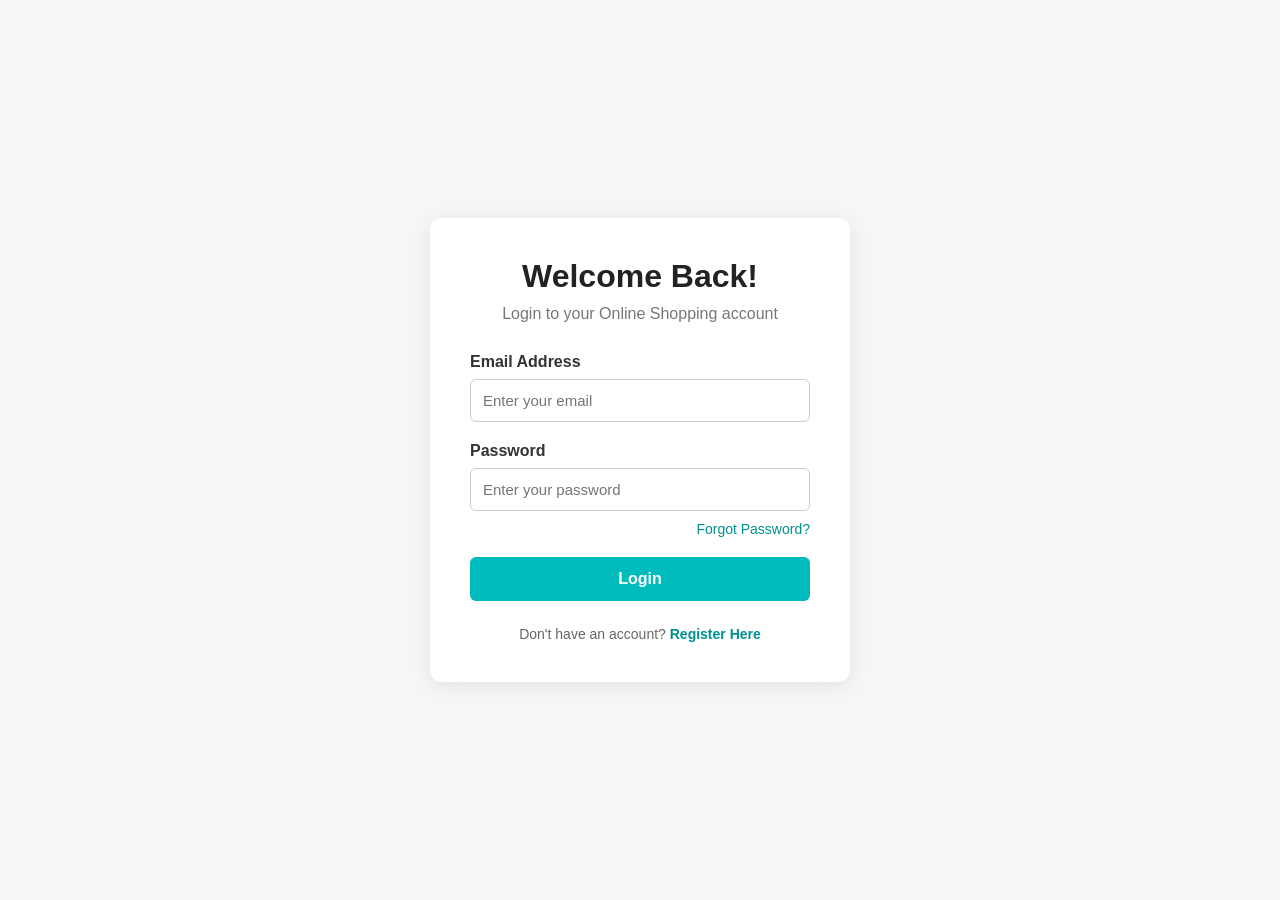
==== pages/login.html @ 5cf23bb7 "feat: implement customer and admin login page" ====
<!DOCTYPE html>
<html lang="en">
<head>
    <meta charset="UTF-8">
    <meta name="viewport" content="width=device-width, initial-scale=1.0">
    <title>Login | Online Shopping</title>

    <style>
        * {
            margin: 0;
            padding: 0;
            box-sizing: border-box;
        }

        body {
            font-family: Arial, sans-serif;
            min-height: 100vh;
            display: flex;
            justify-content: center;
            align-items: center;
            background: #f4f6f8;
            padding: 20px;
        }

        .login-container {
            width: 100%;
            max-width: 420px;
            background: white;
            padding: 40px;
            border-radius: 12px;
            box-shadow: 0 4px 20px rgba(0, 0, 0, 0.08);
        }

        h1 {
            text-align: center;
            margin-bottom: 10px;
            color: #222;
        }

        .subtitle {
            text-align: center;
            color: #777;
            margin-bottom: 30px;
        }

        .form-group {
            margin-bottom: 20px;
        }

        label {
            display: block;
            margin-bottom: 8px;
            font-weight: 600;
            color: #333;
        }

        input {
            width: 100%;
            padding: 12px;
            border: 1px solid #ccc;
            border-radius: 6px;
            font-size: 15px;
        }

            input:focus {
                outline: none;
                border-color: #00bcbc;
                box-shadow: 0 0 0 2px rgba(0, 188, 188, 0.12);
            }

        .forgot-password {
            display: block;
            text-align: right;
            margin-top: 10px;
            color: #008f8f;
            text-decoration: none;
            font-size: 14px;
        }

        button {
            width: 100%;
            padding: 13px;
            background: #00bcbc;
            color: white;
            border: none;
            border-radius: 6px;
            font-size: 16px;
            font-weight: bold;
            cursor: pointer;
        }

            button:hover {
                background: #009e9e;
            }

            button:disabled {
                background: #999;
                cursor: not-allowed;
            }

        .error-message {
            display: none;
            padding: 12px;
            margin-bottom: 20px;
            background: #ffeaea;
            color: #c62828;
            border-radius: 6px;
            font-size: 14px;
            line-height: 1.5;
        }

        .register-link {
            text-align: center;
            margin-top: 25px;
            color: #666;
            font-size: 14px;
        }

            .register-link a {
                color: #008f8f;
                text-decoration: none;
                font-weight: bold;
            }
    </style>
</head>

<body>

    <main class="login-container">

        <h1>Welcome Back!</h1>
        <p class="subtitle">Login to your Online Shopping account</p>

        <div id="errorMessage"
             class="error-message"
             role="alert"
             aria-live="polite">
        </div>

        <form id="loginForm">

            <div class="form-group">
                <label for="email">Email Address</label>
                <input type="email"
                       id="email"
                       name="email"
                       placeholder="Enter your email"
                       autocomplete="username"
                       required>
            </div>

            <div class="form-group">
                <label for="password">Password</label>
                <input type="password"
                       id="password"
                       name="password"
                       placeholder="Enter your password"
                       autocomplete="current-password"
                       required>

                <a href="forgot-password.html" class="forgot-password">
                    Forgot Password?
                </a>
            </div>

            <button type="submit" id="loginButton">
                Login
            </button>

        </form>

        <p class="register-link">
            Don't have an account?
            <a href="register.html">Register Here</a>
        </p>

    </main>



    <script type="module">
            import {
                loginCustomer,
                loginAdmin
            } from "../assets/js/services/auth-service.js";

            const ADMIN_EMAIL = "sowndhariyasugan@gmail.com";

            const loginForm = document.getElementById("loginForm");
            const emailInput = document.getElementById("email");
            const passwordInput = document.getElementById("password");
            const loginButton = document.getElementById("loginButton");

            // Validate HTML elements
            if (
                !(loginForm instanceof HTMLFormElement) ||
                !(emailInput instanceof HTMLInputElement) ||
                !(passwordInput instanceof HTMLInputElement) ||
                !(loginButton instanceof HTMLButtonElement)
            ) {
                throw new Error("Login page elements are missing or invalid.");
            }

            // Display an error message
            function displayError(message = "") {
                const errorElement = document.getElementById("errorMessage");

                if (!(errorElement instanceof HTMLDivElement)) {
                    console.error("Error message element not found.");
                    return;
                }

                errorElement.textContent = message;
                errorElement.style.display = "block";
            }

            // Clear the error message
            function clearError() {
                const errorElement = document.getElementById("errorMessage");

                if (!(errorElement instanceof HTMLDivElement)) {
                    return;
                }

                errorElement.textContent = "";
                errorElement.style.display = "none";
            }

            // Convert Firebase errors into readable messages
            function getLoginError(errorCode = "") {
                switch (errorCode) {
                    case "INVALID_LOGIN_CREDENTIALS":
                        return "Invalid email or password. Please try again.";

                    case "EMAIL_NOT_FOUND":
                        return "No account found with this email address.";

                    case "INVALID_PASSWORD":
                        return "Incorrect password. Please try again.";

                    case "USER_DISABLED":
                        return "Your account has been disabled. Contact the administrator.";

                    case "TOO_MANY_ATTEMPTS_TRY_LATER":
                        return "Too many unsuccessful attempts. Please try again later.";

                    case "NETWORK_ERROR":
                        return "Network error. Please check your internet connection.";

                    default:
                        return errorCode || "Login failed. Please try again.";
                }
            }

            // Extract a readable error code from any thrown value
            function extractErrorCode(error = new Error()) {
                if (error instanceof TypeError) {
                    return "NETWORK_ERROR";
                }

                if (error instanceof Error) {
                    return error.message;
                }

                return "UNKNOWN_ERROR";
            }

            // Handle login submission
            loginForm.addEventListener("submit", async (event) => {

                event.preventDefault();
                clearError();

                const email = emailInput.value.trim().toLowerCase();
                const password = passwordInput.value;

                loginButton.disabled = true;
                loginButton.textContent = "Logging in...";

                try {

                    if (email === ADMIN_EMAIL) {

                        // Authenticate administrator
                        await loginAdmin(email, password);

                        window.location.href = "admin/dashboard.html";

                    } else {

                        // Authenticate customer
                        await loginCustomer(email, password);

                        window.location.href = "customer/products.html";
                    }

                } catch {

                    // Read the most recent error without an untyped catch parameter
                    const errorCode = extractErrorCode();

                    console.error("Login failed:", errorCode);
                    displayError(getLoginError(errorCode));

                } finally {

                    loginButton.disabled = false;
                    loginButton.textContent = "Login";
                }
            });
    </script>



</body>
</html>
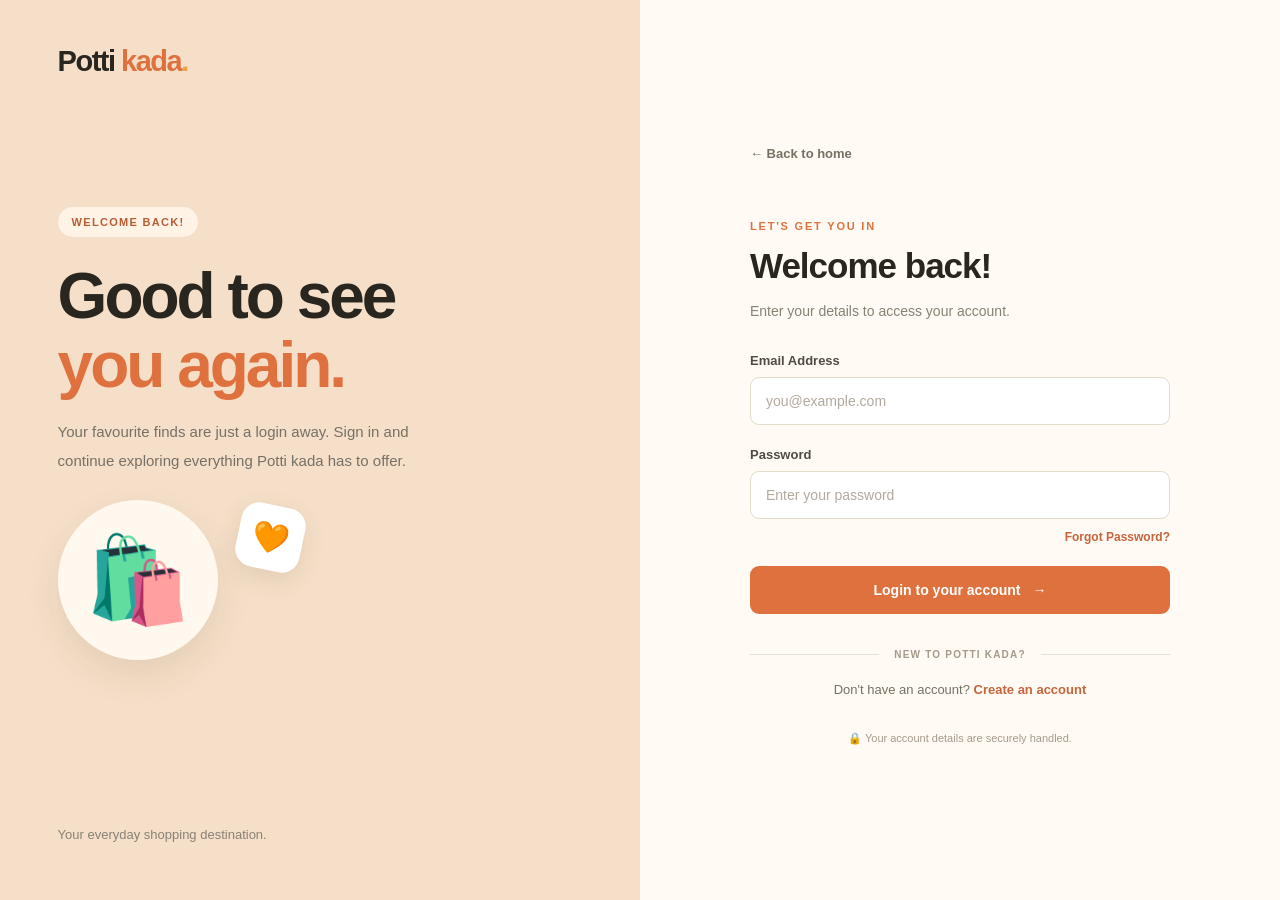
==== commit 0bc2f7b4: "feat: finalize Potti kada shopping application UI" ====
--- a/pages/login.html
+++ b/pages/login.html
@@ -4,178 +4,127 @@
 <head>
     <meta charset="UTF-8">
     <meta name="viewport" content="width=device-width, initial-scale=1.0">
-    <title>Login | Online Shopping</title>
-
-    <style>
-        * {
-            margin: 0;
-            padding: 0;
-            box-sizing: border-box;
-        }
-
-        body {
-            font-family: Arial, sans-serif;
-            min-height: 100vh;
-            display: flex;
-            justify-content: center;
-            align-items: center;
-            background: #f4f6f8;
-            padding: 20px;
-        }
-
-        .login-container {
-            width: 100%;
-            max-width: 420px;
-            background: white;
-            padding: 40px;
-            border-radius: 12px;
-            box-shadow: 0 4px 20px rgba(0, 0, 0, 0.08);
-        }
-
-        h1 {
-            text-align: center;
-            margin-bottom: 10px;
-            color: #222;
-        }
-
-        .subtitle {
-            text-align: center;
-            color: #777;
-            margin-bottom: 30px;
-        }
-
-        .form-group {
-            margin-bottom: 20px;
-        }
-
-        label {
-            display: block;
-            margin-bottom: 8px;
-            font-weight: 600;
-            color: #333;
-        }
-
-        input {
-            width: 100%;
-            padding: 12px;
-            border: 1px solid #ccc;
-            border-radius: 6px;
-            font-size: 15px;
-        }
-
-            input:focus {
-                outline: none;
-                border-color: #00bcbc;
-                box-shadow: 0 0 0 2px rgba(0, 188, 188, 0.12);
-            }
-
-        .forgot-password {
-            display: block;
-            text-align: right;
-            margin-top: 10px;
-            color: #008f8f;
-            text-decoration: none;
-            font-size: 14px;
-        }
-
-        button {
-            width: 100%;
-            padding: 13px;
-            background: #00bcbc;
-            color: white;
-            border: none;
-            border-radius: 6px;
-            font-size: 16px;
-            font-weight: bold;
-            cursor: pointer;
-        }
-
-            button:hover {
-                background: #009e9e;
-            }
-
-            button:disabled {
-                background: #999;
-                cursor: not-allowed;
-            }
-
-        .error-message {
-            display: none;
-            padding: 12px;
-            margin-bottom: 20px;
-            background: #ffeaea;
-            color: #c62828;
-            border-radius: 6px;
-            font-size: 14px;
-            line-height: 1.5;
-        }
-
-        .register-link {
-            text-align: center;
-            margin-top: 25px;
-            color: #666;
-            font-size: 14px;
-        }
-
-            .register-link a {
-                color: #008f8f;
-                text-decoration: none;
-                font-weight: bold;
-            }
-    </style>
+    <title>Login | Potti kada</title>
+
+    <link rel="stylesheet" href="../assets/css/styles.css">
+    <link rel="stylesheet" href="../assets/css/auth.css">
 </head>
 
-<body>
-
-    <main class="login-container">
-
-        <h1>Welcome Back!</h1>
-        <p class="subtitle">Login to your Online Shopping account</p>
-
-        <div id="errorMessage"
-             class="error-message"
-             role="alert"
-             aria-live="polite">
-        </div>
-
-        <form id="loginForm">
-
-            <div class="form-group">
-                <label for="email">Email Address</label>
-                <input type="email"
-                       id="email"
-                       name="email"
-                       placeholder="Enter your email"
-                       autocomplete="username"
-                       required>
+<body class="auth-page">
+
+    <main class="auth-wrapper">
+
+        <!-- LEFT BRANDING SECTION -->
+        <section class="auth-branding">
+
+            <a href="../index.html" class="store-logo">
+                Potti <span>kada</span><span class="logo-dot">.</span>
+            </a>
+
+            <div class="auth-brand-content">
+                <span class="auth-tag">WELCOME BACK!</span>
+
+                <h1>
+                    Good to see<br>
+                    <span>you again.</span>
+                </h1>
+
+                <p>
+                    Your favourite finds are just a login away.
+                    Sign in and continue exploring everything
+                    Potti kada has to offer.
+                </p>
+
+                <div class="auth-decoration">
+                    <div class="auth-decoration-circle">
+                        🛍️
+                    </div>
+                    <div class="auth-floating-item">🧡</div>
+                </div>
             </div>
 
-            <div class="form-group">
-                <label for="password">Password</label>
-                <input type="password"
-                       id="password"
-                       name="password"
-                       placeholder="Enter your password"
-                       autocomplete="current-password"
-                       required>
-
-                <a href="forgot-password.html" class="forgot-password">
-                    Forgot Password?
+            <p class="auth-brand-footer">
+                Your everyday shopping destination.
+            </p>
+
+        </section>
+
+
+        <!-- LOGIN FORM SECTION -->
+        <section class="auth-form-section">
+
+            <div class="auth-form-container">
+
+                <a href="../index.html" class="auth-back-link">
+                    ← Back to home
                 </a>
+
+                <div class="auth-heading">
+                    <span>LET'S GET YOU IN</span>
+                    <h2>Welcome back!</h2>
+                    <p>Enter your details to access your account.</p>
+                </div>
+
+                <div id="errorMessage"
+                     class="error-message"
+                     role="alert"
+                     aria-live="polite">
+                </div>
+
+                <form id="loginForm">
+
+                    <div class="form-group">
+                        <label for="email">Email Address</label>
+
+                        <input type="email"
+                               id="email"
+                               name="email"
+                               placeholder="you@example.com"
+                               autocomplete="username"
+                               required>
+                    </div>
+
+                    <div class="form-group">
+                        <label for="password">Password</label>
+
+                        <input type="password"
+                               id="password"
+                               name="password"
+                               placeholder="Enter your password"
+                               autocomplete="current-password"
+                               required>
+
+                        <a href="./forgot-password.html"
+                           class="forgot-password">
+                            Forgot Password?
+                        </a>
+                    </div>
+
+                    <button type="submit" id="loginButton">
+                        Login to your account <span>→</span>
+                    </button>
+
+                </form>
+
+                <div class="auth-divider">
+                    <span>NEW TO POTTI KADA?</span>
+                </div>
+
+                <p class="register-link">
+                    Don't have an account?
+                    <a href="./register.html">Create an account</a>
+                </p>
+
+                <p class="auth-security-note">
+                    🔒 Your account details are securely handled.
+                </p>
+
             </div>
 
-            <button type="submit" id="loginButton">
-                Login
-            </button>
-
-        </form>
-
-        <p class="register-link">
-            Don't have an account?
-            <a href="register.html">Register Here</a>
-        </p>
+        </section>
 
     </main>
+
 
 
 
@@ -187,44 +136,63 @@
 
             const ADMIN_EMAIL = "sowndhariyasugan@gmail.com";
 
+            // Get HTML elements
             const loginForm = document.getElementById("loginForm");
             const emailInput = document.getElementById("email");
             const passwordInput = document.getElementById("password");
             const loginButton = document.getElementById("loginButton");
 
-            // Validate HTML elements
-            if (
-                !(loginForm instanceof HTMLFormElement) ||
-                !(emailInput instanceof HTMLInputElement) ||
-                !(passwordInput instanceof HTMLInputElement) ||
-                !(loginButton instanceof HTMLButtonElement)
-            ) {
-                throw new Error("Login page elements are missing or invalid.");
-            }
-
-            // Display an error message
+            // Validate element types and existence
+            if (!(loginForm instanceof HTMLFormElement)) {
+                throw new Error("Login form not found.");
+            }
+
+            if (!(emailInput instanceof HTMLInputElement)) {
+                throw new Error("Email input not found.");
+            }
+
+            if (!(passwordInput instanceof HTMLInputElement)) {
+                throw new Error("Password input not found.");
+            }
+
+            if (!(loginButton instanceof HTMLButtonElement)) {
+                throw new Error("Login button not found.");
+            }
+
+            // Get error element safely whenever required
+            function getErrorElement() {
+                const element = document.getElementById("errorMessage");
+
+                if (!(element instanceof HTMLDivElement)) {
+                    console.error("Error message element not found.");
+                    return null;
+                }
+
+                return element;
+            }
+
+            // Display error message
             function displayError(message = "") {
-                const errorElement = document.getElementById("errorMessage");
-
-                if (!(errorElement instanceof HTMLDivElement)) {
-                    console.error("Error message element not found.");
+                const element = getErrorElement();
+
+                if (!element) {
                     return;
                 }
 
-                errorElement.textContent = message;
-                errorElement.style.display = "block";
-            }
-
-            // Clear the error message
+                element.textContent = message;
+                element.style.display = "block";
+            }
+
+            // Clear error message
             function clearError() {
-                const errorElement = document.getElementById("errorMessage");
-
-                if (!(errorElement instanceof HTMLDivElement)) {
+                const element = getErrorElement();
+
+                if (!element) {
                     return;
                 }
 
-                errorElement.textContent = "";
-                errorElement.style.display = "none";
+                element.textContent = "";
+                element.style.display = "none";
             }
 
             // Convert Firebase errors into readable messages
@@ -253,18 +221,6 @@
                 }
             }
 
-            // Extract a readable error code from any thrown value
-            function extractErrorCode(error = new Error()) {
-                if (error instanceof TypeError) {
-                    return "NETWORK_ERROR";
-                }
-
-                if (error instanceof Error) {
-                    return error.message;
-                }
-
-                return "UNKNOWN_ERROR";
-            }
 
             // Handle login submission
             loginForm.addEventListener("submit", async (event) => {
@@ -285,28 +241,29 @@
                         // Authenticate administrator
                         await loginAdmin(email, password);
 
-                        window.location.href = "admin/dashboard.html";
+                        window.location.href = "./admin/dashboard.html";
 
                     } else {
 
                         // Authenticate customer
                         await loginCustomer(email, password);
 
-                        window.location.href = "customer/products.html";
+                        window.location.href = "./customer/products.html";
                     }
 
                 } catch {
 
-                    // Read the most recent error without an untyped catch parameter
-                    const errorCode = extractErrorCode();
-
-                    console.error("Login failed:", errorCode);
-                    displayError(getLoginError(errorCode));
+                    console.error("Login failed.");
+
+                    displayError(
+                        "Login failed. Please check your email and password and try again."
+                    );
 
                 } finally {
 
                     loginButton.disabled = false;
-                    loginButton.textContent = "Login";
+                    loginButton.innerHTML =
+                        'Login to your account <span>→</span>';
                 }
             });
     </script>
--- a/assets/css/styles.css
+++ b/assets/css/styles.css
@@ -0,0 +1,281 @@
+
+/* ================================
+   CUSTOMER SHOPPING
+================================ */
+
+.customer-header {
+    background: #222;
+    color: white;
+    padding: 18px 5%;
+    display: flex;
+    justify-content: space-between;
+    align-items: center;
+    gap: 20px;
+}
+
+    .customer-header h2,
+    .customer-header p {
+        margin: 0;
+    }
+
+    .customer-header p {
+        margin-top: 5px;
+        color: #ccc;
+    }
+
+.customer-header-actions {
+    display: flex;
+    gap: 12px;
+    align-items: center;
+}
+
+.customer-page {
+    width: 90%;
+    max-width: 1250px;
+    margin: 30px auto;
+}
+
+.customer-welcome {
+    margin-bottom: 25px;
+}
+
+    .customer-welcome h1 {
+        margin-bottom: 8px;
+    }
+
+.customer-filters {
+    display: flex;
+    flex-wrap: wrap;
+    gap: 12px;
+    margin-bottom: 20px;
+}
+
+    .customer-filters input,
+    .customer-filters select {
+        flex: 1;
+        min-width: 200px;
+        padding: 12px;
+        border: 1px solid #ccc;
+        border-radius: 6px;
+    }
+
+.secondary-button,
+.customer-cart-button,
+.customer-add-button,
+.customer-remove-button {
+    padding: 10px 16px;
+    border: none;
+    border-radius: 6px;
+    cursor: pointer;
+    font-weight: 600;
+}
+
+.secondary-button {
+    background: #eee;
+    color: #222;
+}
+
+.customer-cart-button {
+    background: #00c5c5;
+    color: #111;
+}
+
+.customer-message {
+    margin: 15px 0;
+    color: #16834a;
+}
+
+    .customer-message.error {
+        color: #c62828;
+    }
+
+.customer-product-grid {
+    display: grid;
+    grid-template-columns: repeat(auto-fill, minmax(250px, 1fr));
+    gap: 22px;
+}
+
+.customer-product-card {
+    border: 1px solid #ddd;
+    border-radius: 10px;
+    overflow: hidden;
+    background: white;
+    box-shadow: 0 2px 8px rgba(0, 0, 0, 0.06);
+}
+
+.customer-product-image {
+    width: 100%;
+    height: 190px;
+    object-fit: contain;
+    background: #f7f7f7;
+    padding: 12px;
+}
+
+.customer-product-content {
+    padding: 16px;
+}
+
+.customer-product-category {
+    color: #008b8b;
+    font-size: 12px;
+    font-weight: 700;
+    text-transform: uppercase;
+}
+
+.customer-product-content h3 {
+    margin: 8px 0;
+}
+
+.customer-product-description {
+    color: #666;
+    min-height: 42px;
+    font-size: 14px;
+}
+
+.customer-product-details {
+    margin: 12px 0;
+    font-size: 13px;
+}
+
+    .customer-product-details summary {
+        cursor: pointer;
+        color: #008b8b;
+        font-weight: 600;
+    }
+
+.customer-product-bottom {
+    display: flex;
+    justify-content: space-between;
+    align-items: center;
+    gap: 8px;
+    margin: 15px 0;
+}
+
+    .customer-product-bottom strong {
+        font-size: 18px;
+    }
+
+.in-stock {
+    color: #16834a;
+    font-size: 12px;
+}
+
+.out-stock {
+    color: #c62828;
+    font-size: 12px;
+}
+
+.customer-add-controls {
+    display: flex;
+    gap: 8px;
+}
+
+.product-quantity {
+    width: 65px;
+    padding: 9px;
+    border: 1px solid #ccc;
+    border-radius: 5px;
+}
+
+.customer-add-button {
+    flex: 1;
+    background: #00c5c5;
+    color: #111;
+}
+
+    .customer-add-button:disabled,
+    button:disabled {
+        opacity: 0.5;
+        cursor: not-allowed;
+    }
+
+.customer-pagination {
+    display: flex;
+    justify-content: center;
+    align-items: center;
+    gap: 20px;
+    margin: 30px 0;
+}
+
+.customer-empty {
+    padding: 25px;
+    text-align: center;
+    color: #777;
+}
+
+.customer-cart-section {
+    display: none;
+    margin: 35px 0;
+    padding: 22px;
+    border: 1px solid #ddd;
+    border-radius: 10px;
+    background: white;
+}
+
+    .customer-cart-section.cart-visible {
+        display: block;
+    }
+
+.customer-cart-heading {
+    display: flex;
+    justify-content: space-between;
+    align-items: center;
+    gap: 15px;
+}
+
+.customer-cart-table-wrapper {
+    overflow-x: auto;
+}
+
+.customer-cart-table {
+    width: 100%;
+    border-collapse: collapse;
+    margin-top: 15px;
+}
+
+    .customer-cart-table th,
+    .customer-cart-table td {
+        padding: 12px;
+        border-bottom: 1px solid #ddd;
+        text-align: left;
+    }
+
+.cart-quantity-input {
+    width: 65px;
+    padding: 7px;
+}
+
+.customer-remove-button {
+    background: #ffe5e5;
+    color: #b00020;
+}
+
+.customer-cart-total {
+    text-align: right;
+    margin-top: 20px;
+}
+
+@media (max-width: 650px) {
+    .customer-header {
+        align-items: flex-start;
+        flex-direction: column;
+    }
+
+    .customer-header-actions {
+        width: 100%;
+    }
+
+    .customer-page {
+        width: 94%;
+    }
+
+    .customer-filters {
+        flex-direction: column;
+    }
+
+    .customer-cart-table th,
+    .customer-cart-table td {
+        padding: 8px;
+        font-size: 13px;
+    }
+}
--- a/assets/css/auth.css
+++ b/assets/css/auth.css
@@ -0,0 +1,399 @@
+
+/* =====================================
+   POTTI KADA - AUTHENTICATION PAGES
+===================================== */
+
+.auth-page {
+    margin: 0;
+    min-height: 100vh;
+    background: #fffaf3;
+    color: #29251f;
+    font-family: Arial, Helvetica, sans-serif;
+}
+
+    .auth-page * {
+        box-sizing: border-box;
+    }
+
+    .auth-page a {
+        text-decoration: none;
+    }
+
+.auth-wrapper {
+    min-height: 100vh;
+    display: grid;
+    grid-template-columns: 1fr 1fr;
+}
+
+
+/* BRANDING SECTION */
+
+.auth-branding {
+    position: relative;
+    min-height: 100vh;
+    padding: 45px 9%;
+    background: #f5dfc8;
+    display: flex;
+    flex-direction: column;
+    overflow: hidden;
+}
+
+.auth-page .store-logo {
+    color: #29251f;
+    font-size: 29px;
+    font-weight: 900;
+    letter-spacing: -1.5px;
+}
+
+    .auth-page .store-logo span:first-child {
+        color: #df713f;
+    }
+
+.auth-page .logo-dot {
+    color: #e9a343;
+}
+
+.auth-brand-content {
+    max-width: 480px;
+    margin: auto 0;
+    padding: 65px 0;
+}
+
+.auth-tag {
+    display: inline-block;
+    padding: 9px 14px;
+    background: #fff3e5;
+    color: #b75d36;
+    border-radius: 30px;
+    font-size: 11px;
+    font-weight: 800;
+    letter-spacing: 1.3px;
+}
+
+.auth-brand-content h1 {
+    margin: 25px 0 18px;
+    color: #29251f;
+    font-size: clamp(48px, 5vw, 68px);
+    line-height: 1.08;
+    letter-spacing: -3px;
+    font-weight: 900;
+}
+
+    .auth-brand-content h1 span {
+        color: #df713f;
+    }
+
+.auth-brand-content > p {
+    max-width: 410px;
+    color: #777064;
+    font-size: 15px;
+    line-height: 1.9;
+}
+
+
+/* DECORATION */
+
+.auth-decoration {
+    position: relative;
+    width: 250px;
+    height: 185px;
+    margin-top: 25px;
+}
+
+.auth-decoration-circle {
+    width: 160px;
+    height: 160px;
+    display: flex;
+    align-items: center;
+    justify-content: center;
+    background: #fff8ee;
+    border-radius: 50%;
+    font-size: 85px;
+    box-shadow: 0 15px 35px rgba(91, 63, 34, 0.10);
+}
+
+.auth-floating-item {
+    position: absolute;
+    top: 5px;
+    right: 5px;
+    width: 65px;
+    height: 65px;
+    display: flex;
+    align-items: center;
+    justify-content: center;
+    background: white;
+    border-radius: 18px;
+    font-size: 30px;
+    transform: rotate(12deg);
+    box-shadow: 0 8px 25px rgba(91, 63, 34, 0.12);
+}
+
+.auth-brand-footer {
+    color: #898174;
+    font-size: 13px;
+}
+
+
+/* FORM SECTION */
+
+.auth-form-section {
+    min-height: 100vh;
+    padding: 45px 35px;
+    display: flex;
+    align-items: center;
+    justify-content: center;
+    background: #fffaf3;
+}
+
+.auth-form-container {
+    width: 100%;
+    max-width: 420px;
+}
+
+.auth-back-link {
+    display: inline-block;
+    margin-bottom: 55px;
+    color: #777064;
+    font-size: 13px;
+    font-weight: 600;
+    transition: color 0.2s ease;
+}
+
+    .auth-back-link:hover {
+        color: #df713f;
+    }
+
+.auth-heading {
+    margin-bottom: 30px;
+}
+
+    .auth-heading > span {
+        color: #df713f;
+        font-size: 11px;
+        font-weight: 800;
+        letter-spacing: 1.8px;
+    }
+
+    .auth-heading h2 {
+        margin: 12px 0 9px;
+        color: #29251f;
+        font-size: 35px;
+        letter-spacing: -1px;
+    }
+
+    .auth-heading p {
+        color: #898174;
+        font-size: 14px;
+        line-height: 1.7;
+    }
+
+
+/* FORM FIELDS */
+
+.auth-page .form-group {
+    margin-bottom: 22px;
+}
+
+    .auth-page .form-group label {
+        display: block;
+        margin-bottom: 9px;
+        color: #514b42;
+        font-size: 13px;
+        font-weight: 700;
+    }
+
+    .auth-page .form-group input {
+        width: 100%;
+        padding: 15px;
+        background: #fff;
+        border: 1px solid #e5dbcd;
+        border-radius: 9px;
+        color: #29251f;
+        font-size: 14px;
+        transition: border-color 0.2s ease, box-shadow 0.2s ease;
+    }
+
+        .auth-page .form-group input::placeholder {
+            color: #b2a99d;
+        }
+
+        .auth-page .form-group input:focus {
+            outline: none;
+            border-color: #df713f;
+            box-shadow: 0 0 0 3px rgba(223, 113, 63, 0.12);
+        }
+
+.forgot-password {
+    display: block;
+    margin-top: 11px;
+    text-align: right;
+    color: #c4653d;
+    font-size: 12px;
+    font-weight: 700;
+}
+
+    .forgot-password:hover {
+        color: #a94d2b;
+    }
+
+
+/* LOGIN BUTTON */
+
+.auth-page #loginButton {
+    width: 100%;
+    margin-top: 8px;
+    padding: 16px 20px;
+    display: flex;
+    align-items: center;
+    justify-content: center;
+    gap: 12px;
+    background: #df713f;
+    color: white;
+    border: none;
+    border-radius: 9px;
+    font-size: 14px;
+    font-weight: 700;
+    cursor: pointer;
+    transition: background 0.2s ease, transform 0.2s ease;
+}
+
+    .auth-page #loginButton:hover {
+        background: #bd592f;
+        transform: translateY(-2px);
+    }
+
+    .auth-page #loginButton:disabled {
+        background: #bca99a;
+        cursor: not-allowed;
+        transform: none;
+    }
+
+
+/* ERROR MESSAGE */
+
+.auth-page .error-message {
+    display: none;
+    padding: 13px 15px;
+    margin-bottom: 20px;
+    background: #ffeaea;
+    color: #c62828;
+    border: 1px solid #f5cccc;
+    border-radius: 8px;
+    font-size: 13px;
+    line-height: 1.6;
+}
+
+
+/* REGISTER LINK */
+
+.auth-divider {
+    display: flex;
+    align-items: center;
+    gap: 15px;
+    margin: 35px 0 22px;
+}
+
+    .auth-divider::before,
+    .auth-divider::after {
+        content: "";
+        flex: 1;
+        height: 1px;
+        background: #e9e0d5;
+    }
+
+    .auth-divider span {
+        color: #a59a8b;
+        font-size: 10px;
+        font-weight: 800;
+        letter-spacing: 1.2px;
+    }
+
+.register-link {
+    color: #777064;
+    text-align: center;
+    font-size: 13px;
+}
+
+    .register-link a {
+        color: #c4653d;
+        font-weight: 800;
+    }
+
+        .register-link a:hover {
+            color: #a94d2b;
+        }
+
+.auth-security-note {
+    margin-top: 35px;
+    color: #a59a8b;
+    font-size: 11px;
+    text-align: center;
+}
+
+
+/* RESPONSIVE */
+
+@media (max-width: 850px) {
+
+    .auth-wrapper {
+        grid-template-columns: 0.85fr 1.15fr;
+    }
+
+    .auth-branding {
+        padding: 35px 8%;
+    }
+
+    .auth-brand-content h1 {
+        font-size: 48px;
+    }
+
+    .auth-form-section {
+        padding: 35px 25px;
+    }
+}
+
+
+@media (max-width: 650px) {
+
+    .auth-wrapper {
+        grid-template-columns: 1fr;
+    }
+
+    .auth-branding {
+        min-height: auto;
+        padding: 25px 25px 35px;
+    }
+
+    .auth-brand-content {
+        padding: 45px 0 15px;
+    }
+
+        .auth-brand-content h1 {
+            font-size: 43px;
+        }
+
+        .auth-brand-content > p {
+            font-size: 14px;
+        }
+
+    .auth-decoration {
+        display: none;
+    }
+
+    .auth-brand-footer {
+        margin-bottom: 0;
+    }
+
+    .auth-form-section {
+        min-height: auto;
+        padding: 35px 25px 55px;
+    }
+
+    .auth-back-link {
+        margin-bottom: 35px;
+    }
+
+    .auth-heading h2 {
+        font-size: 30px;
+    }
+}
